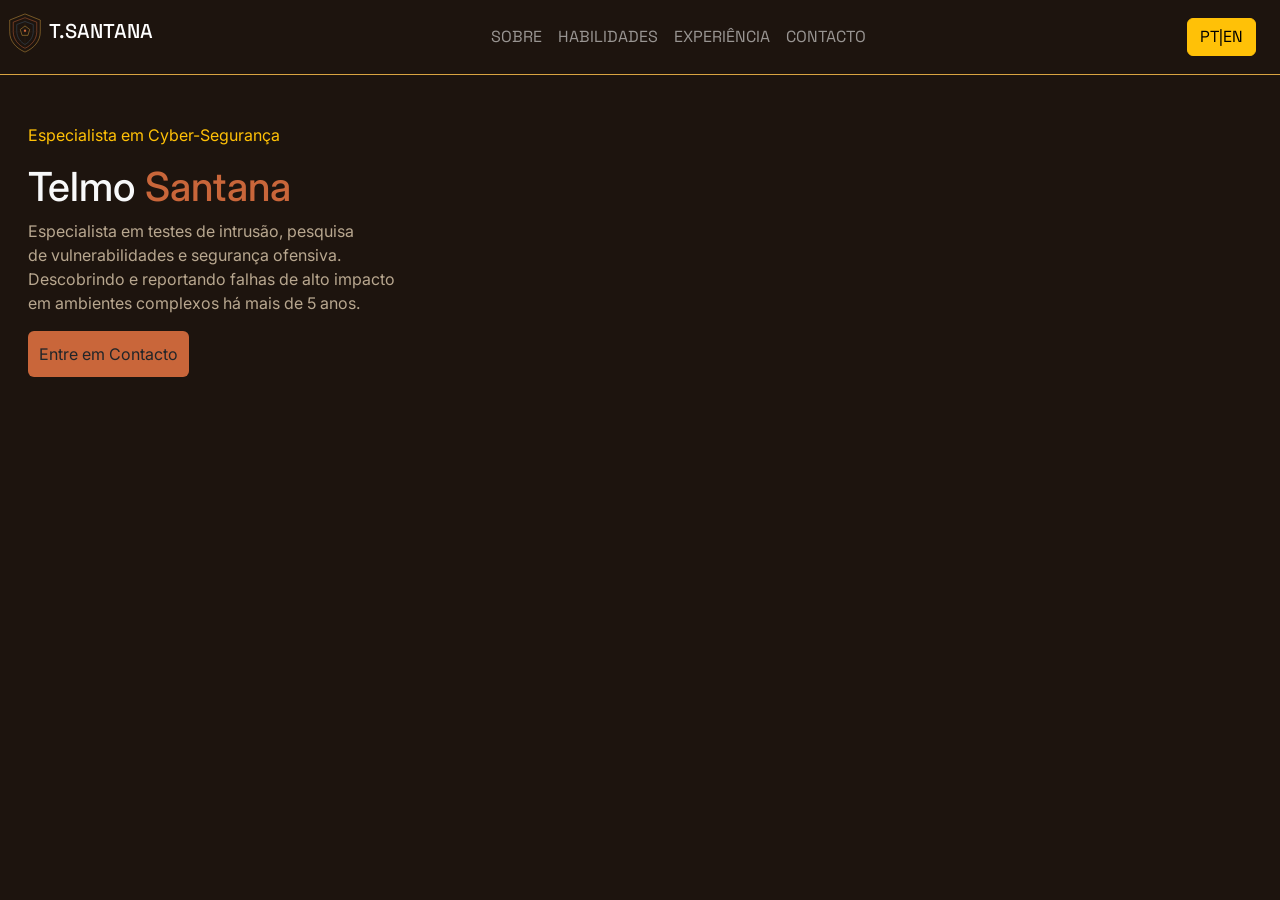
==== html/index.html @ f4bd7d50 "Layout inicial criado" ====
<!DOCTYPE html>
<html lang="pt-br">
<head>
    <meta charset="UTF-8">
    <meta name="viewport" content="width=device-width, initial-scale=1.0">
    <link rel="stylesheet" href="../bootstrap/css/bootstrap.css">
    <link rel="stylesheet" href="../bootstrap/css/bootstrap-utilities.css">
    <link rel="stylesheet" href="../bootstrap/css/bootstrap.css.map">
    <link href="https://fonts.googleapis.com/css2?family=Space+Grotesk:wght@400;500;700&family=Inter:wght@400;500;600&family=Space+Mono:wght@400;700&display=swap" rel="stylesheet" />
    <link rel="stylesheet" href="../css/style.css">
    <title>Telmo Santana - Portfólio</title>
</head>
<body>
    <nav class="navbar navbar-expand-md navbar-dark">
     <h5 class="navbar-brand">
        <img src="../imagens/telmo-santana-logo.svg" width="40" height="40"  alt="">
         T.SANTANA
     </h5>
     <button class="navbar-toggler" type="button" data-toggle="collapse" data-target="#navbarnav" aria-controls="navbarnav" aria-expanded="false" aria-label="Toggle navigation">
    <span class="navbar-toggler-icon"></span>
    </button>

    <div class="collapse navbar-collapse" id="navbarnav">
      <ul class="navbar-nav mx-md-auto" id="nav1">
        <li class="navbar-item active"><a href="#" class="nav-link">SOBRE</a></li>
        <li class="navbar-item active"><a href="#" class="nav-link">HABILIDADES</a></li>
        <li class="navbar-item active"><a href="#" class="nav-link">EXPERIÊNCIA</a></li>
        <li class="navbar-item active"><a href="#" class="nav-link">CONTACTO</a></li>
      </ul>

      <ul class="navbar-nav float-right me-md-4" id="nav2">
        <li class="navbar-item">
            <button class=" btn btn-warning">PT|EN</button>
        </li>
      </ul>
    </div>
    </nav>
    
    <br><br>
    <div class="container-fluid text-light" id="">
     <p class="text-warning">Especialista em Cyber-Segurança</p>
     <h1>Telmo <span id="surname-title">Santana</span></h1>
     <p class="desc-text">Especialista em testes de intrusão, pesquisa <br> 
        de vulnerabilidades e segurança ofensiva. <br> 
        Descobrindo e reportando falhas de alto impacto <br>
        em ambientes complexos há mais de 5 anos.</p>
    <button class="btn" id="btn1">Entre em Contacto</button>
    </div>
</body>
<script src="../bootstrap/js/bootstrap.js"></script>
<script src="../bootstrap/js/bootstrap.bundle.js"></script>
</html>
---- css/style.css ----
*{
    margin: 0;
    padding: 0;
}

body{
    background-color: #1D140E;
    font-family: 'Inter';
}

.navbar-brand{
    margin-left: 5px;
}

nav
{
    border-bottom: 1px solid #D9A441;
    font-family: 'Space Grotesk';
    width: 100%;
}

@media (max-width:768px)
{

}

@media (min-width:769px)
{
   

   #surname-title
   {
     color: #C9663A;
   }

   .desc-text
   {
     color: #B8A78F;
   }

   #c1,p
   {
     margin-left: 1rem;
   }
   #c1,h1
   {
     margin-left: 1rem;
   }

   #btn1
   {
      background-color: #C9663A;
      margin-left: 1rem;
      padding: 10px;
   }
}
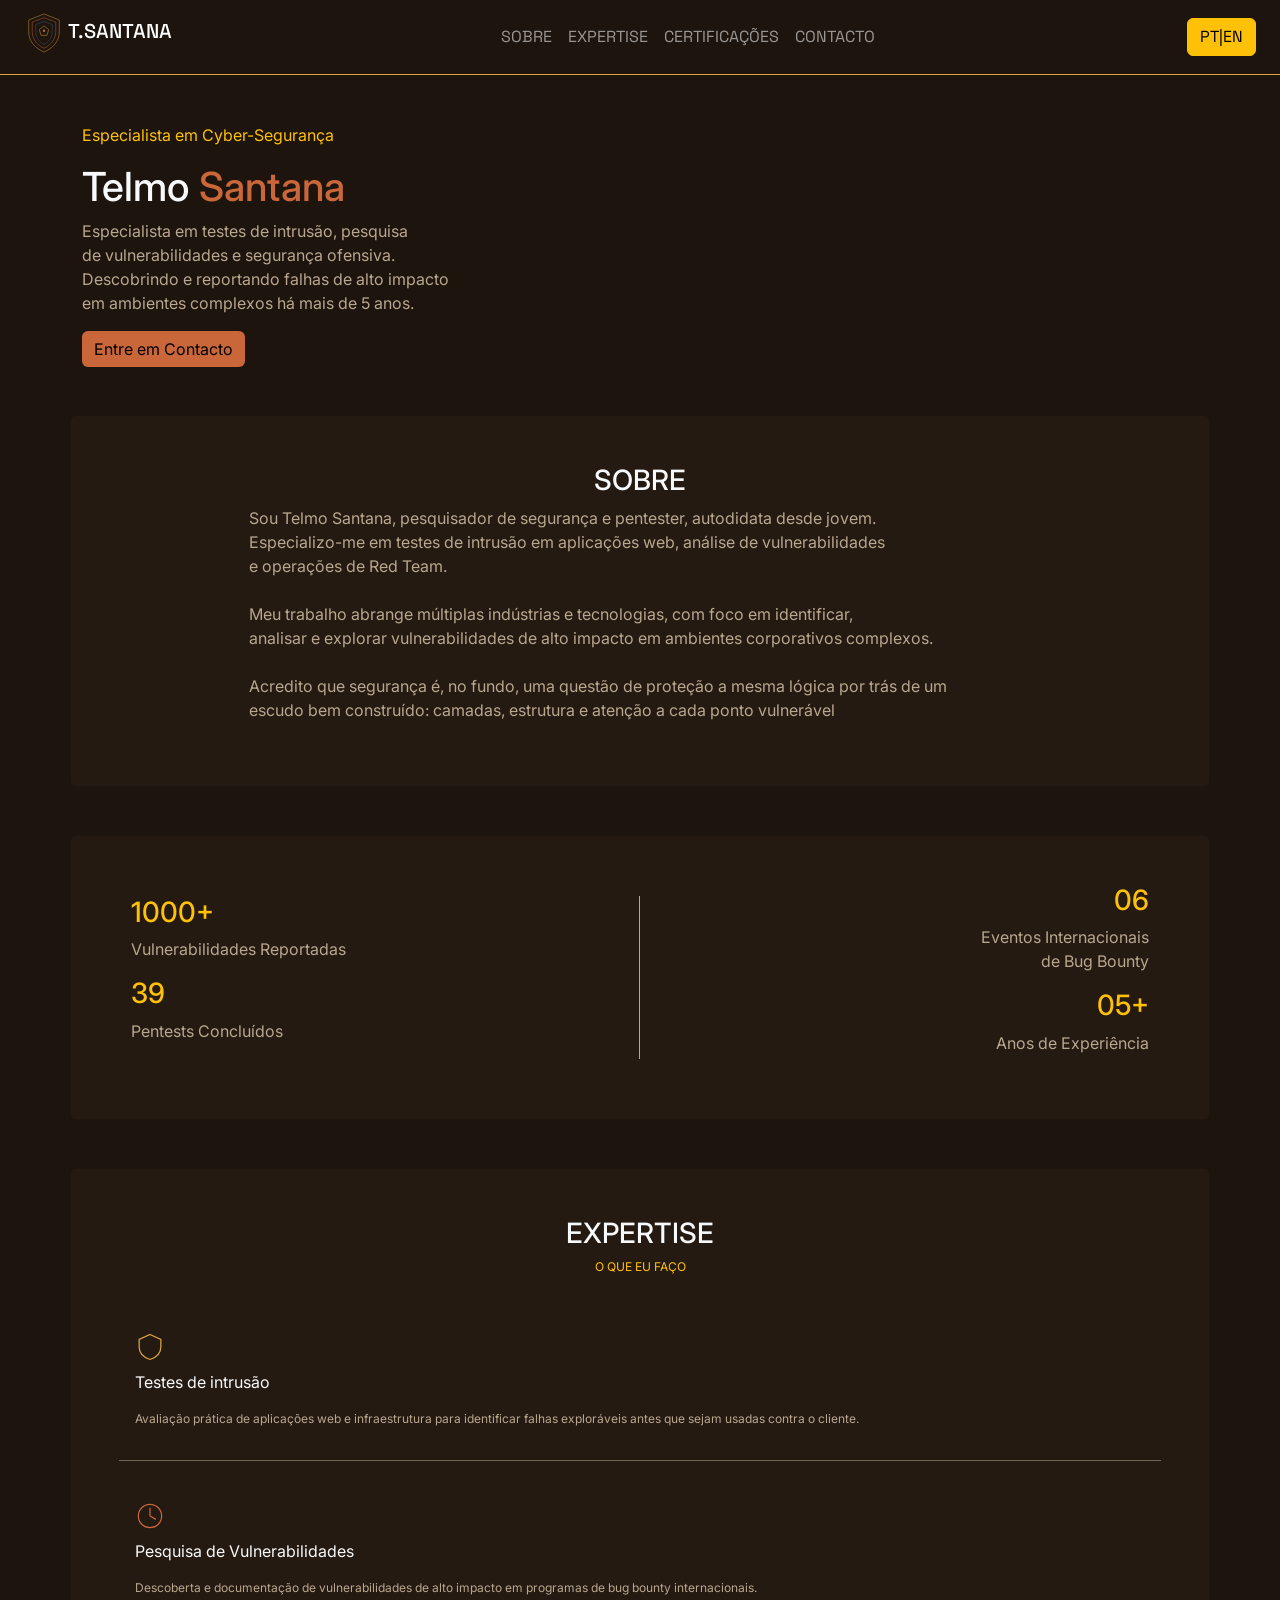
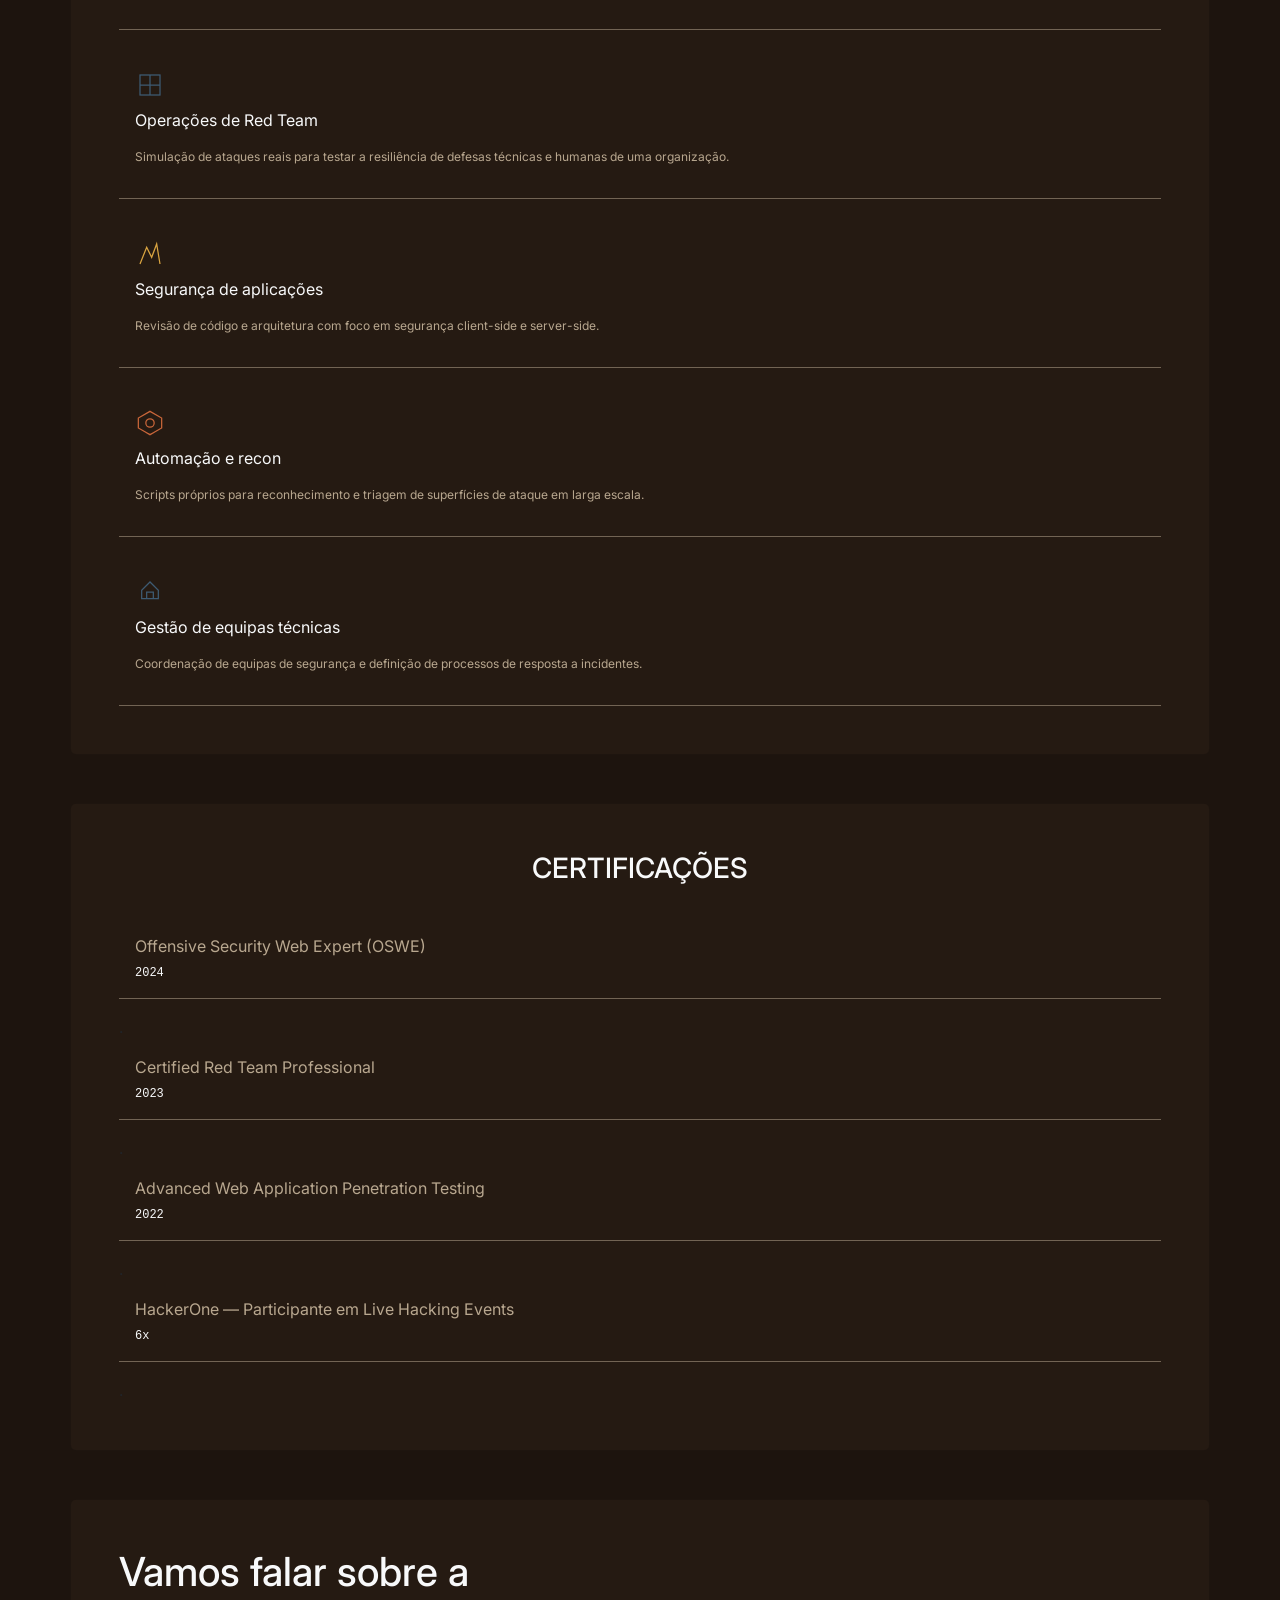
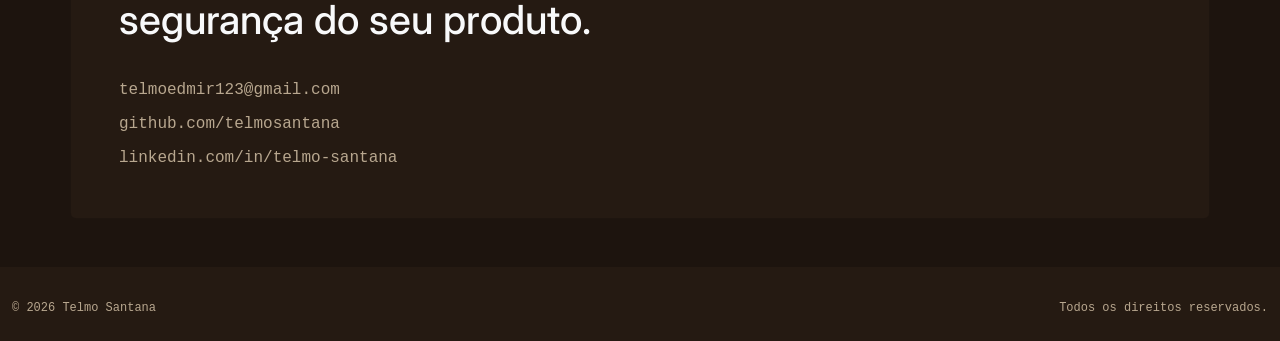
==== commit 9da1a3c3: "Protótipo do Portfólio Preparado" ====
--- a/html/index.html
+++ b/html/index.html
@@ -8,23 +8,24 @@
     <link rel="stylesheet" href="../bootstrap/css/bootstrap.css.map">
     <link href="https://fonts.googleapis.com/css2?family=Space+Grotesk:wght@400;500;700&family=Inter:wght@400;500;600&family=Space+Mono:wght@400;700&display=swap" rel="stylesheet" />
     <link rel="stylesheet" href="../css/style.css">
+    <link rel="shortcut icon" href="../imagens/telmo-santana-logo.svg" type="image/x-icon">
     <title>Telmo Santana - Portfólio</title>
 </head>
 <body>
     <nav class="navbar navbar-expand-md navbar-dark">
-     <h5 class="navbar-brand">
+     <h5 class="navbar-brand ms-4">
         <img src="../imagens/telmo-santana-logo.svg" width="40" height="40"  alt="">
          T.SANTANA
      </h5>
-     <button class="navbar-toggler" type="button" data-toggle="collapse" data-target="#navbarnav" aria-controls="navbarnav" aria-expanded="false" aria-label="Toggle navigation">
+     <button class="navbar-toggler me-4" type="button" data-toggle="collapse" data-target="#navbarnav" aria-controls="navbarnav" aria-expanded="false" aria-label="Toggle navigation">
     <span class="navbar-toggler-icon"></span>
     </button>
 
     <div class="collapse navbar-collapse" id="navbarnav">
       <ul class="navbar-nav mx-md-auto" id="nav1">
         <li class="navbar-item active"><a href="#" class="nav-link">SOBRE</a></li>
-        <li class="navbar-item active"><a href="#" class="nav-link">HABILIDADES</a></li>
-        <li class="navbar-item active"><a href="#" class="nav-link">EXPERIÊNCIA</a></li>
+        <li class="navbar-item active"><a href="#" class="nav-link">EXPERTISE</a></li>
+        <li class="navbar-item active"><a href="#" class="nav-link">CERTIFICAÇÕES</a></li>
         <li class="navbar-item active"><a href="#" class="nav-link">CONTACTO</a></li>
       </ul>
 
@@ -37,15 +38,154 @@
     </nav>
     
     <br><br>
-    <div class="container-fluid text-light" id="">
+    <div class="container w-100 text-light" id="">
      <p class="text-warning">Especialista em Cyber-Segurança</p>
-     <h1>Telmo <span id="surname-title">Santana</span></h1>
-     <p class="desc-text">Especialista em testes de intrusão, pesquisa <br> 
+     <h1>Telmo <span class="text-terracota">Santana</span></h1>
+     <p class="text-gold-light">Especialista em testes de intrusão, pesquisa <br> 
         de vulnerabilidades e segurança ofensiva. <br> 
         Descobrindo e reportando falhas de alto impacto <br>
         em ambientes complexos há mais de 5 anos.</p>
-    <button class="btn" id="btn1">Entre em Contacto</button>
+    <button class="btn btn-warning border-0 bg-terracota" id="btn1">Entre em Contacto</button>
     </div>
+
+    <br><br>
+    <div class="container w-100 mx-auto bg-dark-light card p-5">
+     <h3 class="text-light text-center">SOBRE</h3>
+     <div class="mx-auto w-75">
+      <p class="text-gold-light">Sou Telmo Santana, pesquisador de segurança e pentester, autodidata desde jovem. <br>
+      Especializo-me em testes de intrusão em aplicações web, análise de vulnerabilidades <br>
+      e operações de Red Team. <br><br>
+
+      Meu trabalho abrange múltiplas indústrias e tecnologias, com foco em identificar, <br> 
+      analisar e explorar vulnerabilidades de alto impacto em ambientes corporativos complexos. <br> <br>
+
+      Acredito que segurança é, no fundo, uma questão de proteção a mesma lógica por trás de um <br>
+      escudo bem construído: camadas, estrutura e atenção a cada ponto vulnerável</p>
+      </div>
+    </div>
+
+    <br><br>
+    <div class="container w-100 bg-dark-light card p-5 d-md-flex flex-md-row justify-content-md-center align-items-md-center ">
+      <div class="d-flex flex-column container border-right-gold w-50">
+       <span>
+        <h3 class="text-warning">1000+</h3>
+        <p class="text-gold-light">Vulnerabilidades Reportadas</p>
+       </span>
+       <span>
+        <h3 class="text-warning">39</h3>
+        <p class="text-gold-light">Pentests Concluídos</p>
+       </span>
+      </div>
+      <div class="d-flex flex-column text-md-end container w-50">
+        <span>
+          <h3 class="text-warning">06</h3>
+          <p class="text-gold-light">Eventos Internacionais<br>de Bug Bounty</p>
+        </span>
+        <span>
+          <h3 class="text-warning">05+</h3>
+          <p class="text-gold-light">Anos de Experiência</p>
+        </span>
+      </div>
+    </div>
+
+    <br><br>
+    <div class="container w-100 mx-auto bg-dark-light card p-5">
+     <h3 class="text-light text-center">EXPERTISE</h3>
+     <p class="text-center text-warning font-12">O QUE EU FAÇO</p>
+     <br>
+     <span class="w-100 border-bottom-gold-light p-3">
+      <img src="../imagens/01-testes-intrusao.svg" width="30" height="30" alt="">
+      <p class="text-light mt-2">Testes de intrusão</p>
+      <p class="text-gold-light font-12">
+       Avaliação prática de aplicações web e infraestrutura para identificar falhas exploráveis antes que sejam usadas contra o cliente.
+      </p>
+     </span>
+     <br>
+     <span class="w-100 border-bottom-gold-light p-3">
+      <img src="../imagens/02-pesquisa-vulnerabilidades.svg" width="30" height="30" alt="">
+      <p class="text-light mt-2">Pesquisa de Vulnerabilidades</p>
+      <p class="text-gold-light font-12">
+       Descoberta e documentação de vulnerabilidades de alto impacto em programas de bug bounty internacionais.
+      </p>
+     </span>
+     <br>
+     <span class="w-100 border-bottom-gold-light p-3">
+      <img src="../imagens/03-red-team.svg" width="30" height="30" alt="">
+      <p class="text-light mt-2">Operações de Red Team</p>
+      <p class="text-gold-light font-12">
+       Simulação de ataques reais para testar a resiliência de defesas técnicas e humanas de uma organização.
+      </p>
+     </span>
+     <br>
+     <span class="w-100 border-bottom-gold-light p-3">
+      <img src="../imagens/04-seguranca-aplicacoes.svg" width="30" height="30" alt="">
+      <p class="text-light mt-2">Segurança de aplicações</p>
+      <p class="text-gold-light font-12">
+       Revisão de código e arquitetura com foco em segurança client-side e server-side.
+      </p>
+     </span>
+     <br>
+     <span class="w-100 border-bottom-gold-light p-3">
+      <img src="../imagens/05-automacao-recon.svg" width="30" height="30" alt="">
+      <p class="text-light mt-2">Automação e recon</p>
+      <p class="text-gold-light font-12">
+       Scripts próprios para reconhecimento e triagem de superfícies de ataque em larga escala.
+      </p>
+     </span>
+     <br>
+     <span class="w-100 border-bottom-gold-light p-3">
+      <img src="../imagens/06-gestao-equipas.svg" width="30" height="30" alt="">
+      <p class="text-light mt-2">Gestão de equipas técnicas</p>
+      <p class="text-gold-light font-12">
+       Coordenação de equipas de segurança e definição de processos de resposta a incidentes.
+      </p>
+     </span>  
+    </div>
+
+    <br><br>
+    <div class="w-100 mx-auto container card bg-dark-light p-5">
+      <h3 class="text-center text-light">CERTIFICAÇÕES</h3> <br>
+          <p class="text-gold-light w-100 border-bottom-gold-light p-3">Offensive Security Web Expert (OSWE)<br>
+          <span class="font-monospace font-12 text-light">2024</span>
+        </p>.
+          <p class="text-gold-light w-100 border-bottom-gold-light p-3">Certified Red Team Professional<br>
+          <span class="font-monospace font-12 text-light">2023</span>
+        </p>.
+          <p class="text-gold-light w-100 border-bottom-gold-light p-3">Advanced Web Application Penetration Testing<br>
+          <span class="font-monospace font-12 text-light">2022</span>
+        </p>.
+          <p class="text-gold-light w-100 border-bottom-gold-light p-3">HackerOne — Participante em Live Hacking Events<br>
+          <span class="font-monospace font-12 text-light">6x</span>
+        </p>.
+    </div>
+     
+    <br><br>
+    <div class="w-100 container mx-auto card p-5 bg-dark-light">
+      <h1 class="text-light">
+        Vamos falar sobre a <br> segurança do seu produto.
+      </h1>
+        <br>
+       <span class="text-light">
+        <a href="#" class="text-gold-light text-decoration-none font-monospace">telmoedmir123@gmail.com</a>
+       </span>
+       <span class="text-light mt-2">
+       <a href="#" class="text-gold-light text-decoration-none font-monospace">github.com/telmosantana</a><br>
+       </span>
+       <span class="text-light mt-2">
+       <a href="" class="text-gold-light text-decoration-none font-monospace">linkedin.com/in/telmo-santana</a>
+       </span>
+    </div>
+
+    <br><br>
+
+    <footer class="bg-dark-light w-100 p-2 font-monospace">
+      <br>
+     <span class="d-flex">
+      <p class="font-12 text-gold-light ms-1">&copy; 2026 Telmo Santana</p>
+      <p class="font-12 text-gold-light ms-auto me-1">Todos os direitos reservados.</p>
+     </span>
+    </footer>
+
 </body>
 <script src="../bootstrap/js/bootstrap.js"></script>
 <script src="../bootstrap/js/bootstrap.bundle.js"></script>
--- a/css/style.css
+++ b/css/style.css
@@ -19,6 +19,57 @@
     width: 100%;
 }
 
+.bg-dark-light
+{
+   background-color: #251A12;
+}
+
+.bg-terracota
+{
+   background-color: #C9663A;
+}
+
+
+.text-gold-light
+{
+   color: #B8A78F;
+}
+
+
+.text-terracota
+{
+   color: #C9663A;
+}
+
+.font-12
+{
+  font-size: 12px;
+}
+
+.font-space-mono
+{
+   font-family: 'Space Mono';
+}
+
+.container-bordas
+{
+   border: 1px solid;
+   border-radius: 5px;
+}
+
+.border-top-gold-light
+{
+  border-top: 1px solid #b8a78f86;
+}
+
+.border-bottom-gold-light
+{
+  border-bottom: 1px solid #b8a78f86;
+}
+
+
+
+
 @media (max-width:768px)
 {
 
@@ -26,31 +77,8 @@
 
 @media (min-width:769px)
 {
-   
-
-   #surname-title
+   .border-right-gold
    {
-     color: #C9663A;
-   }
-
-   .desc-text
-   {
-     color: #B8A78F;
-   }
-
-   #c1,p
-   {
-     margin-left: 1rem;
-   }
-   #c1,h1
-   {
-     margin-left: 1rem;
-   }
-
-   #btn1
-   {
-      background-color: #C9663A;
-      margin-left: 1rem;
-      padding: 10px;
+      border-right: 1px solid #D9A441;
    }
 }
